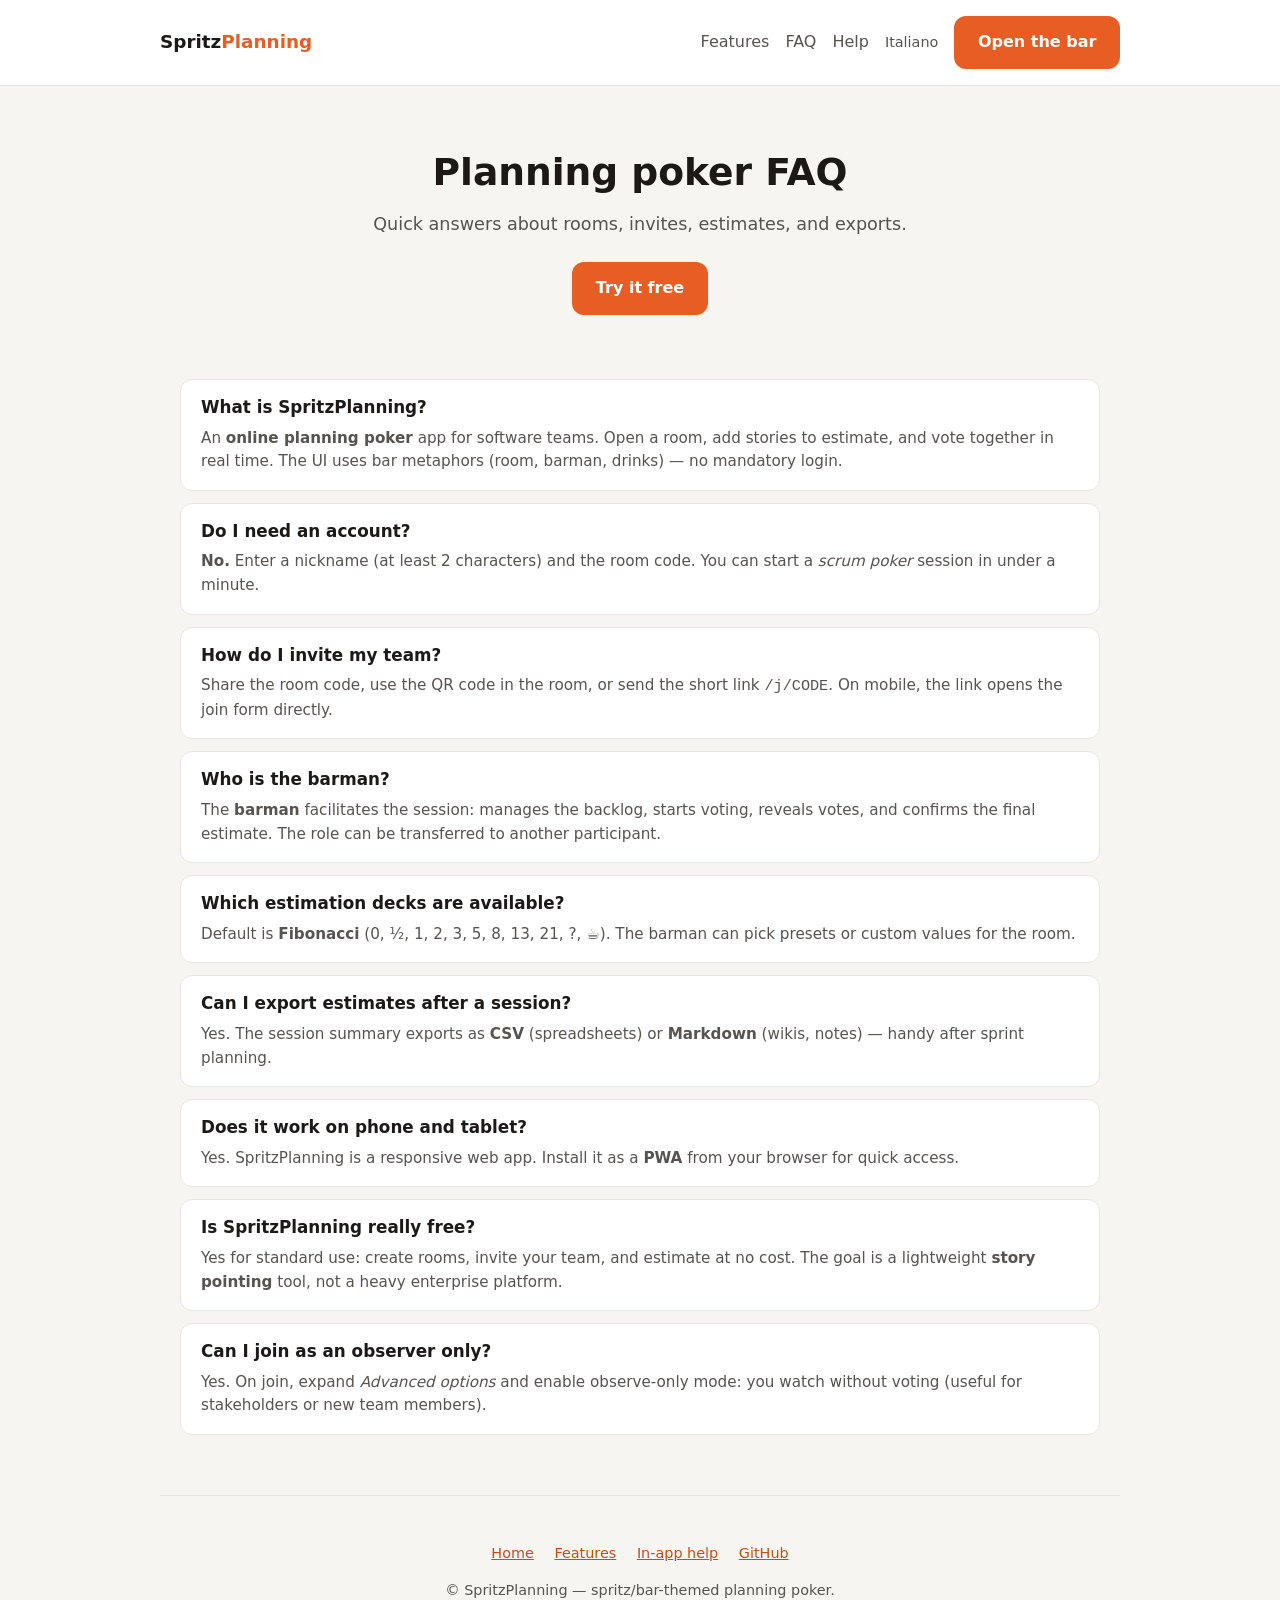
==== web/faq-en.html @ 3369b819 "feat(seo): FAQ IT/EN, features EN, hreflang and sitemap (phase 23) Add crawlable marketing pages ali" ====
<!DOCTYPE html>
<html lang="en">
<head>
  <meta charset="UTF-8">
  <meta name="viewport" content="width=device-width, initial-scale=1">
  <title>FAQ — Online planning poker | SpritzPlanning</title>
  <meta name="description" content="Frequently asked questions about SpritzPlanning: no account required, invite your team, export estimates, Fibonacci deck, PWA, free planning poker.">
  <link rel="canonical" href="https://spritz-planning.vercel.app/en/faq">
  <link rel="alternate" hreflang="it" href="https://spritz-planning.vercel.app/faq">
  <link rel="alternate" hreflang="en" href="https://spritz-planning.vercel.app/en/faq">
  <link rel="alternate" hreflang="x-default" href="https://spritz-planning.vercel.app/faq">
  <meta property="og:type" content="website">
  <meta property="og:title" content="FAQ — SpritzPlanning">
  <meta property="og:description" content="Free planning poker with no sign-up: rooms, facilitator, exports, and invites explained.">
  <meta property="og:url" content="https://spritz-planning.vercel.app/en/faq">
  <meta property="og:image" content="https://spritz-planning.vercel.app/icons/Icon-512.png">
  <meta name="theme-color" content="#E85D24">
  <link rel="icon" type="image/png" href="favicon.png">
  <link rel="stylesheet" href="seo/landing.css">
  <script type="application/ld+json">
  {
    "@context": "https://schema.org",
    "@type": "FAQPage",
    "mainEntity": [
      {
        "@type": "Question",
        "name": "What is SpritzPlanning?",
        "acceptedAnswer": {
          "@type": "Answer",
          "text": "SpritzPlanning is an online planning poker tool for agile teams. Open a room, share the room code, and estimate stories in real time with a bar-themed UX."
        }
      },
      {
        "@type": "Question",
        "name": "Do I need an account?",
        "acceptedAnswer": {
          "@type": "Answer",
          "text": "No. A nickname and room code are enough. No sign-up required to join."
        }
      },
      {
        "@type": "Question",
        "name": "How do I invite my team?",
        "acceptedAnswer": {
          "@type": "Answer",
          "text": "Share the room code, scan the QR code in the room, or use the short link /j/CODE. Teammates choose Join and enter nickname and code."
        }
      },
      {
        "@type": "Question",
        "name": "Who is the barman?",
        "acceptedAnswer": {
          "@type": "Answer",
          "text": "The barman is the facilitator: manages the backlog, starts voting, reveals votes, and confirms the final estimate. The room creator starts as barman."
        }
      },
      {
        "@type": "Question",
        "name": "Can I export estimates?",
        "acceptedAnswer": {
          "@type": "Answer",
          "text": "Yes. At the end of a session you can copy a report as CSV or Markdown with story titles and points."
        }
      },
      {
        "@type": "Question",
        "name": "Is SpritzPlanning free?",
        "acceptedAnswer": {
          "@type": "Answer",
          "text": "Yes. Open a room and invite your team at no cost for standard planning poker sessions."
        }
      }
    ]
  }
  </script>
</head>
<body>
  <noscript>
    <p class="noscript-fallback">
      SpritzPlanning — online planning poker.
      <a href="/app/">Open the app</a> ·
      <a href="/en/features">Features</a> ·
      <a href="/en">Home</a>
    </p>
  </noscript>
  <header>
    <div class="header-inner">
      <a class="logo" href="/en">Spritz<span>Planning</span></a>
      <nav>
        <a href="/en/features">Features</a>
        <a href="/en/faq" aria-current="page">FAQ</a>
        <a href="/app/help">Help</a>
        <a class="lang" href="/faq" hreflang="it">Italiano</a>
        <a class="btn btn-primary" href="/app/">Open the bar</a>
      </nav>
    </div>
  </header>

  <main>
    <section class="hero">
      <h1>Planning poker FAQ</h1>
      <p>Quick answers about rooms, invites, estimates, and exports.</p>
      <div class="cta-row">
        <a class="btn btn-primary" href="/app/">Try it free</a>
      </div>
    </section>

    <ul class="faq-list">
      <li class="faq-item">
        <h2>What is SpritzPlanning?</h2>
        <p>An <strong>online planning poker</strong> app for software teams. Open a room, add stories to estimate, and vote together in real time. The UI uses bar metaphors (room, barman, drinks) — no mandatory login.</p>
      </li>
      <li class="faq-item">
        <h2>Do I need an account?</h2>
        <p><strong>No.</strong> Enter a nickname (at least 2 characters) and the room code. You can start a <em>scrum poker</em> session in under a minute.</p>
      </li>
      <li class="faq-item">
        <h2>How do I invite my team?</h2>
        <p>Share the room code, use the QR code in the room, or send the short link <code>/j/CODE</code>. On mobile, the link opens the join form directly.</p>
      </li>
      <li class="faq-item">
        <h2>Who is the barman?</h2>
        <p>The <strong>barman</strong> facilitates the session: manages the backlog, starts voting, reveals votes, and confirms the final estimate. The role can be transferred to another participant.</p>
      </li>
      <li class="faq-item">
        <h2>Which estimation decks are available?</h2>
        <p>Default is <strong>Fibonacci</strong> (0, ½, 1, 2, 3, 5, 8, 13, 21, ?, ☕). The barman can pick presets or custom values for the room.</p>
      </li>
      <li class="faq-item">
        <h2>Can I export estimates after a session?</h2>
        <p>Yes. The session summary exports as <strong>CSV</strong> (spreadsheets) or <strong>Markdown</strong> (wikis, notes) — handy after sprint planning.</p>
      </li>
      <li class="faq-item">
        <h2>Does it work on phone and tablet?</h2>
        <p>Yes. SpritzPlanning is a responsive web app. Install it as a <strong>PWA</strong> from your browser for quick access.</p>
      </li>
      <li class="faq-item">
        <h2>Is SpritzPlanning really free?</h2>
        <p>Yes for standard use: create rooms, invite your team, and estimate at no cost. The goal is a lightweight <strong>story pointing</strong> tool, not a heavy enterprise platform.</p>
      </li>
      <li class="faq-item">
        <h2>Can I join as an observer only?</h2>
        <p>Yes. On join, expand <em>Advanced options</em> and enable observe-only mode: you watch without voting (useful for stakeholders or new team members).</p>
      </li>
    </ul>
  </main>

  <footer>
    <p>
      <a href="/en">Home</a>
      <a href="/en/features">Features</a>
      <a href="/app/help">In-app help</a>
      <a href="https://github.com/edar-dev/SpritzPlanning" rel="noopener">GitHub</a>
    </p>
    <p>© SpritzPlanning — spritz/bar-themed planning poker.</p>
  </footer>
</body>
</html>
---- web/seo/landing.css ----
:root {
  --spritz: #e85d24;
  --spritz-dark: #c44e12;
  --olive: #5c6b42;
  --bg: #f7f5f2;
  --surface: #fff;
  --text: #1c1917;
  --text-secondary: #57534e;
  --border: #e7e5e4;
  --radius: 12px;
  --max: 960px;
}

* {
  box-sizing: border-box;
}

body {
  margin: 0;
  font-family: system-ui, -apple-system, "Segoe UI", Roboto, sans-serif;
  background: var(--bg);
  color: var(--text);
  line-height: 1.55;
}

a {
  color: var(--spritz-dark);
}

a:focus-visible {
  outline: 2px solid var(--spritz);
  outline-offset: 2px;
}

header {
  background: var(--surface);
  border-bottom: 1px solid var(--border);
  padding: 1rem 1.25rem;
}

.header-inner {
  max-width: var(--max);
  margin: 0 auto;
  display: flex;
  align-items: center;
  justify-content: space-between;
  gap: 1rem;
  flex-wrap: wrap;
}

.logo {
  font-weight: 800;
  font-size: 1.15rem;
  color: var(--text);
  text-decoration: none;
}

.logo span {
  color: var(--spritz);
}

nav {
  display: flex;
  gap: 1rem;
  align-items: center;
  flex-wrap: wrap;
}

nav a {
  text-decoration: none;
  font-weight: 500;
  color: var(--text-secondary);
}

.lang {
  font-size: 0.9rem;
}

main {
  max-width: var(--max);
  margin: 0 auto;
  padding: 2rem 1.25rem 3rem;
}

.hero {
  text-align: center;
  padding: 2rem 0 2.5rem;
}

.hero h1 {
  font-size: clamp(1.75rem, 4vw, 2.35rem);
  line-height: 1.2;
  margin: 0 0 1rem;
}

.hero p {
  font-size: 1.1rem;
  color: var(--text-secondary);
  max-width: 36rem;
  margin: 0 auto 1.5rem;
}

.cta-row {
  display: flex;
  gap: 0.75rem;
  justify-content: center;
  flex-wrap: wrap;
}

.btn {
  display: inline-block;
  padding: 0.75rem 1.35rem;
  border-radius: var(--radius);
  font-weight: 600;
  text-decoration: none;
  border: 2px solid transparent;
}

.btn-primary {
  background: var(--spritz);
  color: #fff;
}

.btn-primary:hover {
  background: var(--spritz-dark);
  color: #fff;
}

.btn-secondary {
  background: var(--surface);
  border-color: var(--border);
  color: var(--text);
}

.section-title {
  font-size: 1.35rem;
  margin: 2rem 0 1rem;
  text-align: center;
}

.benefits {
  display: grid;
  grid-template-columns: repeat(auto-fit, minmax(220px, 1fr));
  gap: 1rem;
  margin: 1.5rem 0;
}

.card {
  background: var(--surface);
  border: 1px solid var(--border);
  border-radius: var(--radius);
  padding: 1.25rem;
}

.card h3 {
  margin: 0 0 0.5rem;
  font-size: 1.05rem;
}

.card p {
  margin: 0;
  color: var(--text-secondary);
  font-size: 0.95rem;
}

.steps {
  list-style: none;
  padding: 0;
  margin: 1.5rem 0;
  counter-reset: step;
}

.steps li {
  counter-increment: step;
  background: var(--surface);
  border: 1px solid var(--border);
  border-radius: var(--radius);
  padding: 1rem 1.25rem 1rem 3.25rem;
  margin-bottom: 0.75rem;
  position: relative;
}

.steps li::before {
  content: counter(step);
  position: absolute;
  left: 1rem;
  top: 1rem;
  width: 1.75rem;
  height: 1.75rem;
  background: var(--primary-soft, #ffede4);
  color: var(--spritz-dark);
  border-radius: 50%;
  font-weight: 700;
  display: flex;
  align-items: center;
  justify-content: center;
  font-size: 0.9rem;
}

:root {
  --primary-soft: #ffede4;
}

footer {
  max-width: var(--max);
  margin: 0 auto;
  padding: 2rem 1.25rem;
  border-top: 1px solid var(--border);
  color: var(--text-secondary);
  font-size: 0.9rem;
  text-align: center;
}

footer a {
  margin: 0 0.5rem;
}

.faq-list {
  margin: 1.5rem 0 0;
  padding: 0;
  list-style: none;
}

.faq-item {
  background: var(--surface);
  border: 1px solid var(--border);
  border-radius: var(--radius);
  padding: 1rem 1.25rem;
  margin-bottom: 0.75rem;
}

.faq-item h2 {
  margin: 0 0 0.5rem;
  font-size: 1.05rem;
  line-height: 1.35;
}

.faq-item p {
  margin: 0;
  color: var(--text-secondary);
  font-size: 0.95rem;
}

.noscript-fallback {
  max-width: var(--max);
  margin: 0 auto;
  padding: 0.75rem 1.25rem;
  background: #fff8f0;
  border-bottom: 1px solid var(--border);
  font-size: 0.9rem;
  text-align: center;
}
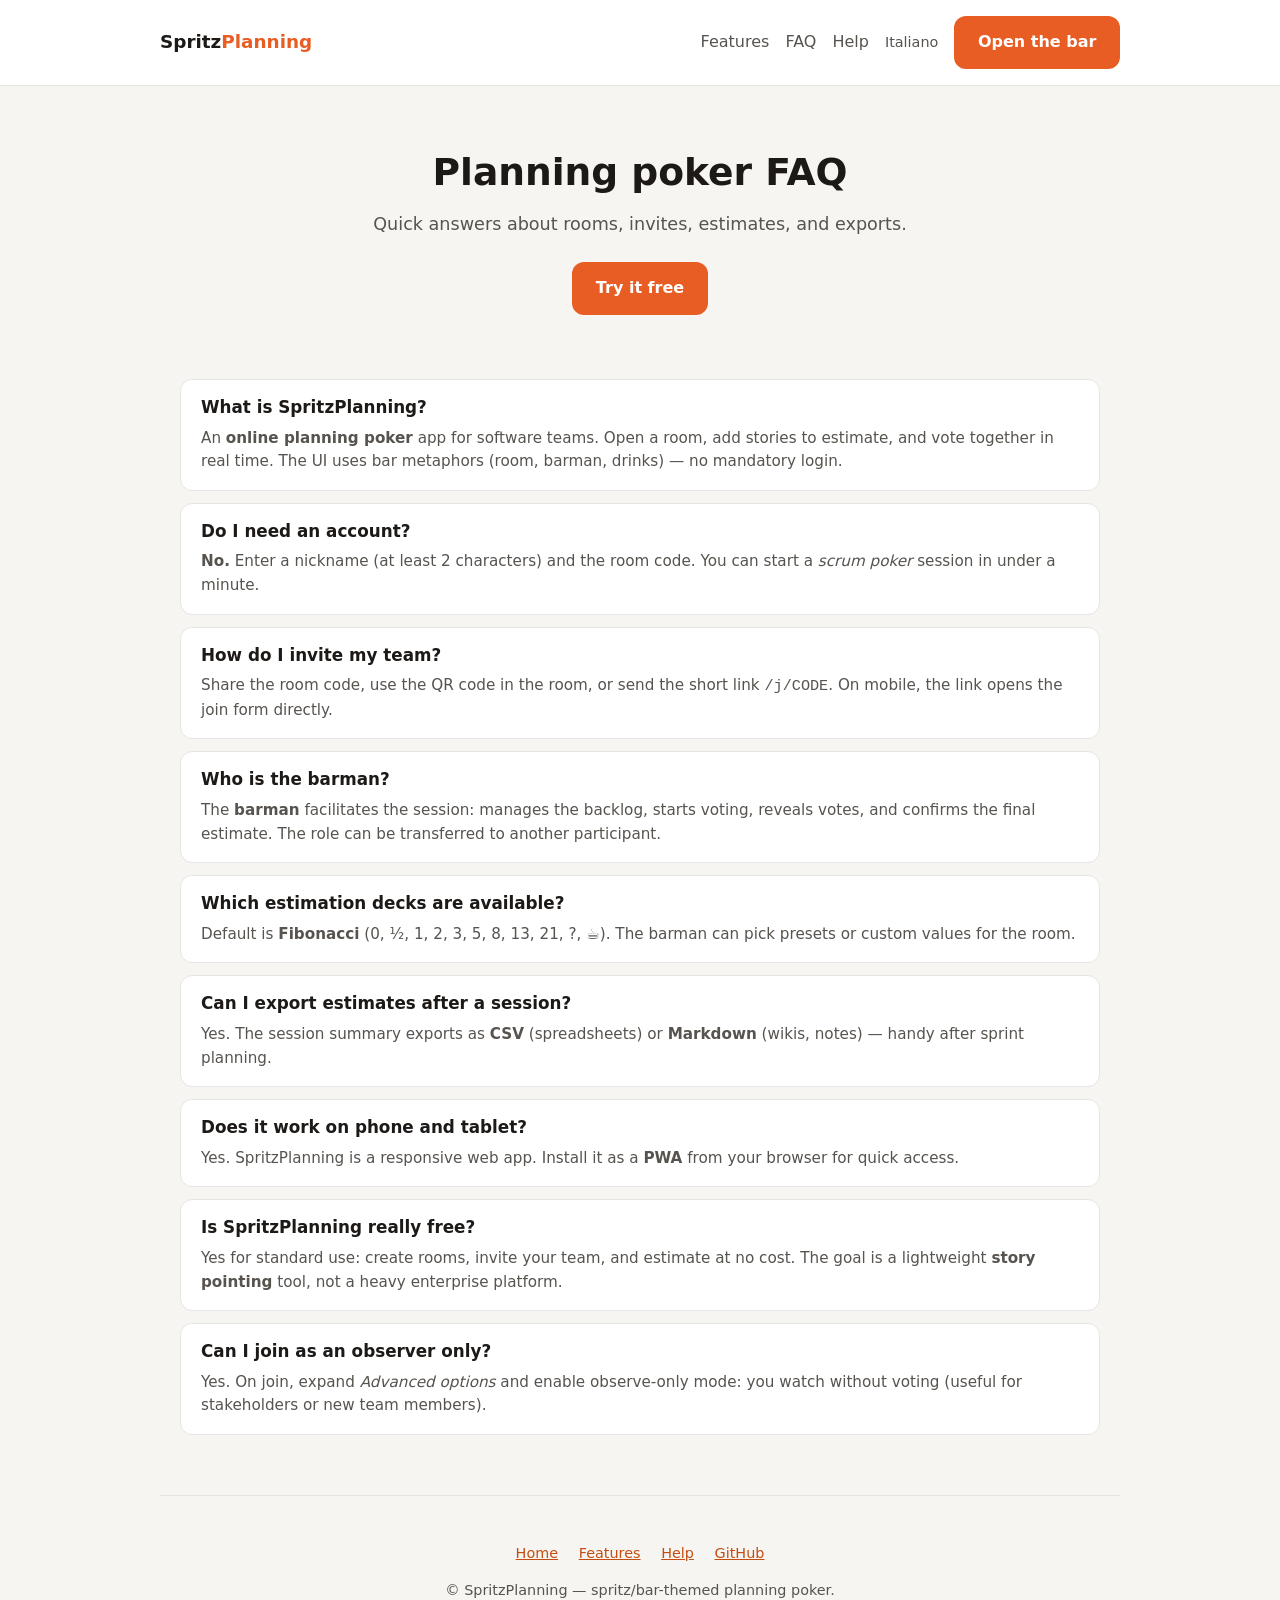
==== commit 5012a8a0: "chore: post-lean polish — help crawlable, l10n prune, smoke ops Co-authored-by: Cursor <cursoragent@" ====
--- a/web/faq-en.html
+++ b/web/faq-en.html
@@ -16,7 +16,9 @@
   <meta property="og:image" content="https://spritz-planning.vercel.app/icons/Icon-512.png">
   <meta name="theme-color" content="#E85D24">
   <link rel="icon" type="image/png" href="favicon.png">
+  <link rel="preload" href="seo/landing.css" as="style">
   <link rel="stylesheet" href="seo/landing.css">
+  <!-- SEO_INJECT -->
   <script type="application/ld+json">
   {
     "@context": "https://schema.org",
@@ -89,7 +91,7 @@
       <nav>
         <a href="/en/features">Features</a>
         <a href="/en/faq" aria-current="page">FAQ</a>
-        <a href="/app/help">Help</a>
+        <a href="/en/help">Help</a>
         <a class="lang" href="/faq" hreflang="it">Italiano</a>
         <a class="btn btn-primary" href="/app/">Open the bar</a>
       </nav>
@@ -149,7 +151,7 @@
     <p>
       <a href="/en">Home</a>
       <a href="/en/features">Features</a>
-      <a href="/app/help">In-app help</a>
+      <a href="/en/help">Help</a>
       <a href="https://github.com/edar-dev/SpritzPlanning" rel="noopener">GitHub</a>
     </p>
     <p>© SpritzPlanning — spritz/bar-themed planning poker.</p>
